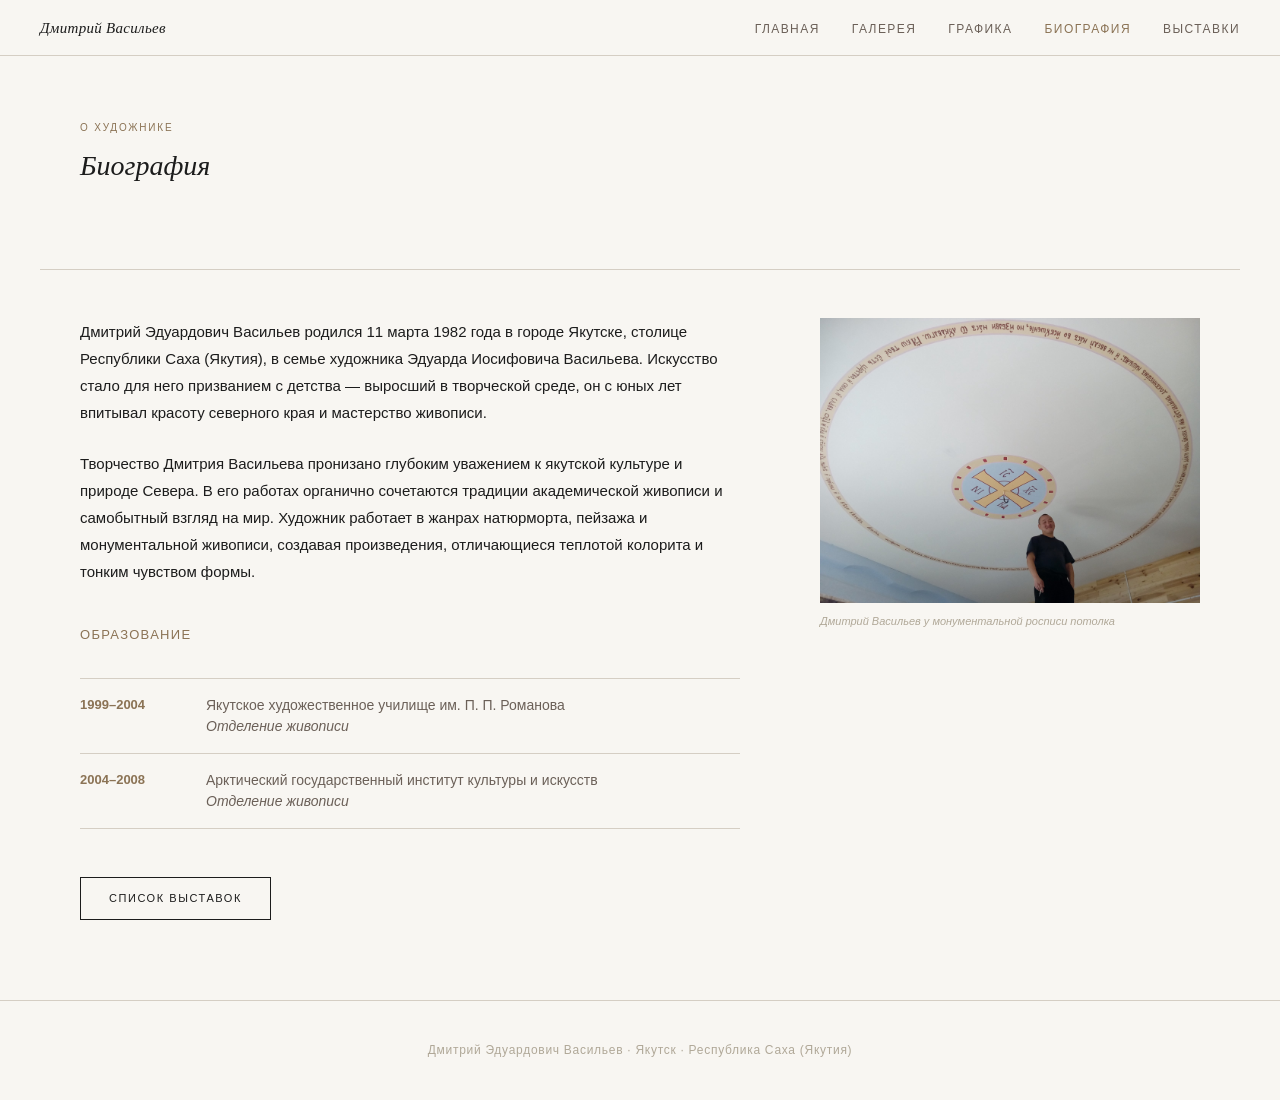
==== bio.html @ ff29279a "Add files via upload" ====
<!DOCTYPE html>
<html lang="ru">
<head>
  <meta charset="UTF-8">
  <meta name="viewport" content="width=device-width, initial-scale=1.0">
  <title>Биография — Дмитрий Васильев</title>
  <link rel="stylesheet" href="style.css">
</head>
<body>

<nav>
  <a href="index.html" class="nav-logo">Дмитрий Васильев</a>
  <ul class="nav-links">
    <li><a href="index.html">Главная</a></li>
    <li><a href="gallery.html">Галерея</a></li>
    <li><a href="drawings.html">Графика</a></li>
    <li><a href="bio.html" class="active">Биография</a></li>
    <li><a href="exhibitions.html">Выставки</a></li>
  </ul>
</nav>

<div class="page-header" style="margin-top:56px;">
  <p class="section-label">О художнике</p>
  <p class="section-title">Биография</p>
</div>

<div class="section" style="padding-top:48px;">
  <div class="bio-grid">

    <div class="bio-text">
      <p>
        Дмитрий Эдуардович Васильев родился 11 марта 1982 года в городе Якутске,
        столице Республики Саха (Якутия), в семье художника Эдуарда Иосифовича
        Васильева. Искусство стало для него призванием с детства — выросший в
        творческой среде, он с юных лет впитывал красоту северного края и
        мастерство живописи.
      </p>
      <p>
        Творчество Дмитрия Васильева пронизано глубоким уважением к якутской
        культуре и природе Севера. В его работах органично сочетаются традиции
        академической живописи и самобытный взгляд на мир. Художник работает
        в жанрах натюрморта, пейзажа и монументальной живописи, создавая
        произведения, отличающиеся теплотой колорита и тонким чувством формы.
      </p>

      <h3 style="font-size:13px;letter-spacing:.1em;text-transform:uppercase;color:var(--accent);margin:40px 0 0;font-family:var(--sans);font-weight:normal;">
        Образование
      </h3>

      <div class="edu-table">
        <div class="edu-row">
          <div class="edu-year">1999–2004</div>
          <div class="edu-desc">
            Якутское художественное училище им. П. П. Романова<br>
            <em>Отделение живописи</em>
          </div>
        </div>
        <div class="edu-row">
          <div class="edu-year">2004–2008</div>
          <div class="edu-desc">
            Арктический государственный институт культуры и искусств<br>
            <em>Отделение живописи</em>
          </div>
        </div>
      </div>

      <div style="margin-top:48px;">
        <a href="exhibitions.html" class="btn">Список выставок</a>
      </div>
    </div>

    <div class="bio-photo">
      <img src="images/artist_photo.jpg" alt="Дмитрий Васильев">
      <p class="bio-photo-caption">
        Дмитрий Васильев у монументальной росписи потолка
      </p>
    </div>

  </div>
</div>

<footer>
  <p>Дмитрий Эдуардович Васильев · Якутск · Республика Саха (Якутия)</p>
</footer>

</body>
</html>
---- style.css ----
/* ── Reset & Base ─────────────────────────────────────────────────────────── */
*, *::before, *::after { box-sizing: border-box; margin: 0; padding: 0; }

:root {
  --bg:      #F8F6F2;
  --ink:     #1C1C1C;
  --accent:  #8B7355;
  --mid:     #6B6058;
  --light:   #B0A898;
  --rule:    #D5CEC4;
  --white:   #FFFFFF;
  --font:    'Georgia', 'Times New Roman', serif;
  --sans:    'Arial', 'Helvetica Neue', sans-serif;
}

html { scroll-behavior: smooth; }

body {
  background: var(--bg);
  color: var(--ink);
  font-family: var(--sans);
  font-size: 16px;
  line-height: 1.6;
  -webkit-font-smoothing: antialiased;
}

/* ── Nav ──────────────────────────────────────────────────────────────────── */
nav {
  position: fixed;
  top: 0; left: 0; right: 0;
  z-index: 100;
  background: rgba(248,246,242,0.96);
  backdrop-filter: blur(8px);
  border-bottom: 1px solid var(--rule);
  padding: 0 40px;
  height: 56px;
  display: flex;
  align-items: center;
  justify-content: space-between;
}

.nav-logo {
  font-family: var(--font);
  font-size: 15px;
  font-style: italic;
  color: var(--ink);
  text-decoration: none;
  letter-spacing: 0.02em;
}

.nav-links {
  display: flex;
  gap: 32px;
  list-style: none;
}

.nav-links a {
  font-size: 12px;
  letter-spacing: 0.12em;
  text-transform: uppercase;
  color: var(--mid);
  text-decoration: none;
  transition: color 0.2s;
}
.nav-links a:hover,
.nav-links a.active { color: var(--accent); }

/* ── Hero (index) ─────────────────────────────────────────────────────────── */
.hero {
  margin-top: 56px;
  display: grid;
  grid-template-columns: 1fr 1fr;
  min-height: calc(100vh - 56px);
}

.hero-img {
  overflow: hidden;
}
.hero-img img {
  width: 100%;
  height: 100%;
  object-fit: cover;
  object-position: center top;
  display: block;
}

.hero-text {
  display: flex;
  flex-direction: column;
  justify-content: center;
  padding: 80px 64px;
}

.hero-text h1 {
  font-family: var(--font);
  font-size: clamp(36px, 4vw, 56px);
  font-weight: normal;
  font-style: italic;
  line-height: 1.1;
  color: var(--ink);
  margin-bottom: 20px;
}

.accent-rule {
  width: 60px;
  height: 2px;
  background: var(--accent);
  margin-bottom: 20px;
}

.hero-sub {
  font-size: 13px;
  letter-spacing: 0.1em;
  text-transform: uppercase;
  color: var(--accent);
  margin-bottom: 12px;
}

.hero-location {
  font-size: 14px;
  color: var(--mid);
  margin-bottom: 48px;
}

.btn {
  display: inline-block;
  font-size: 11px;
  letter-spacing: 0.14em;
  text-transform: uppercase;
  color: var(--ink);
  border: 1px solid var(--ink);
  padding: 12px 28px;
  text-decoration: none;
  transition: all 0.2s;
}
.btn:hover {
  background: var(--ink);
  color: var(--bg);
}

/* ── Section wrapper ──────────────────────────────────────────────────────── */
.section {
  max-width: 1200px;
  margin: 0 auto;
  padding: 80px 40px;
}

.section-label {
  font-size: 10px;
  letter-spacing: 0.18em;
  text-transform: uppercase;
  color: var(--accent);
  margin-bottom: 8px;
}

.section-title {
  font-family: var(--font);
  font-size: 28px;
  font-weight: normal;
  font-style: italic;
  color: var(--ink);
  margin-bottom: 32px;
}

/* ── Gallery grid ─────────────────────────────────────────────────────────── */
.gallery-grid {
  display: grid;
  grid-template-columns: repeat(auto-fill, minmax(340px, 1fr));
  gap: 40px 32px;
}

.artwork-card {
  cursor: pointer;
}

.artwork-img-wrap {
  overflow: hidden;
  background: #ede9e3;
  margin-bottom: 14px;
}

.artwork-img-wrap img {
  width: 100%;
  height: 400px;
  object-fit: contain;
  object-position: center;
  display: block;
  transition: transform 0.5s ease;
  background: #ede9e3;
}

.artwork-card:hover .artwork-img-wrap img {
  transform: scale(1.03);
}

.artwork-title {
  font-family: var(--font);
  font-size: 15px;
  font-style: italic;
  color: var(--ink);
  margin-bottom: 4px;
}

.artwork-meta {
  font-size: 12px;
  color: var(--mid);
  letter-spacing: 0.02em;
}

/* ── Lightbox ─────────────────────────────────────────────────────────────── */
.lightbox {
  display: none;
  position: fixed;
  inset: 0;
  background: rgba(20,18,16,0.94);
  z-index: 1000;
  align-items: center;
  justify-content: center;
  flex-direction: column;
  padding: 32px;
}
.lightbox.open { display: flex; }

.lightbox img {
  max-width: 90vw;
  max-height: 80vh;
  object-fit: contain;
  display: block;
  margin-bottom: 20px;
}

.lightbox-caption {
  text-align: center;
  color: rgba(255,255,255,0.85);
}
.lightbox-caption strong {
  display: block;
  font-family: var(--font);
  font-size: 16px;
  font-style: italic;
  margin-bottom: 4px;
}
.lightbox-caption span {
  font-size: 13px;
  color: rgba(255,255,255,0.5);
}

.lightbox-close {
  position: fixed;
  top: 24px; right: 32px;
  color: rgba(255,255,255,0.6);
  font-size: 32px;
  cursor: pointer;
  line-height: 1;
  transition: color 0.2s;
  background: none;
  border: none;
}
.lightbox-close:hover { color: white; }

.lightbox-nav {
  position: fixed;
  top: 50%;
  transform: translateY(-50%);
  color: rgba(255,255,255,0.5);
  font-size: 40px;
  cursor: pointer;
  background: none;
  border: none;
  transition: color 0.2s;
  padding: 20px;
  line-height: 1;
}
.lightbox-nav:hover { color: white; }
.lightbox-nav.prev { left: 16px; }
.lightbox-nav.next { right: 16px; }

/* ── Bio page ─────────────────────────────────────────────────────────────── */
.bio-grid {
  display: grid;
  grid-template-columns: 1fr 380px;
  gap: 80px;
  align-items: start;
}

.bio-text p {
  font-size: 15px;
  line-height: 1.8;
  color: var(--ink);
  margin-bottom: 24px;
}

.edu-table {
  margin: 32px 0;
  border-top: 1px solid var(--rule);
}

.edu-row {
  display: grid;
  grid-template-columns: 110px 1fr;
  gap: 16px;
  padding: 16px 0;
  border-bottom: 1px solid var(--rule);
  font-size: 14px;
}

.edu-year {
  font-weight: bold;
  color: var(--accent);
  font-size: 13px;
}

.edu-desc {
  color: var(--mid);
  line-height: 1.5;
}

.bio-photo img {
  width: 100%;
  display: block;
}

.bio-photo-caption {
  font-size: 11px;
  color: var(--light);
  margin-top: 10px;
  font-style: italic;
}

/* ── Exhibitions ──────────────────────────────────────────────────────────── */
.exh-list {
  border-top: 1px solid var(--rule);
}

.exh-item {
  display: grid;
  grid-template-columns: 80px 1fr;
  gap: 24px;
  padding: 24px 0;
  border-bottom: 1px solid var(--rule);
}

.exh-year {
  font-size: 20px;
  font-weight: bold;
  color: var(--accent);
  padding-top: 2px;
}

.exh-title {
  font-size: 15px;
  font-weight: bold;
  color: var(--ink);
  margin-bottom: 4px;
}

.exh-venue {
  font-size: 13px;
  color: var(--mid);
  font-style: italic;
}

/* ── Page header (inner pages) ────────────────────────────────────────────── */
.page-header {
  margin-top: 56px;
  padding: 64px 40px 48px;
  max-width: 1200px;
  margin-left: auto;
  margin-right: auto;
  border-bottom: 1px solid var(--rule);
}

/* ── Footer ───────────────────────────────────────────────────────────────── */
footer {
  border-top: 1px solid var(--rule);
  padding: 40px;
  text-align: center;
  font-size: 12px;
  color: var(--light);
  letter-spacing: 0.06em;
}

/* ── Responsive ───────────────────────────────────────────────────────────── */
@media (max-width: 768px) {
  nav { padding: 0 20px; }
  .nav-links { gap: 16px; }
  .nav-links a { font-size: 10px; }

  .hero { grid-template-columns: 1fr; min-height: auto; }
  .hero-img { height: 60vw; }
  .hero-text { padding: 48px 24px; }

  .section { padding: 48px 20px; }
  .gallery-grid { grid-template-columns: 1fr 1fr; gap: 24px 16px; }
  .artwork-img-wrap img { height: 260px; }

  .bio-grid { grid-template-columns: 1fr; gap: 40px; }
  .exh-item { grid-template-columns: 60px 1fr; gap: 16px; }

  .page-header { padding: 48px 20px 32px; margin-top: 56px; }
  footer { padding: 32px 20px; }

  .lightbox-nav { font-size: 28px; padding: 12px; }
}

@media (max-width: 480px) {
  .gallery-grid { grid-template-columns: 1fr; }
  .nav-links { display: none; }
}
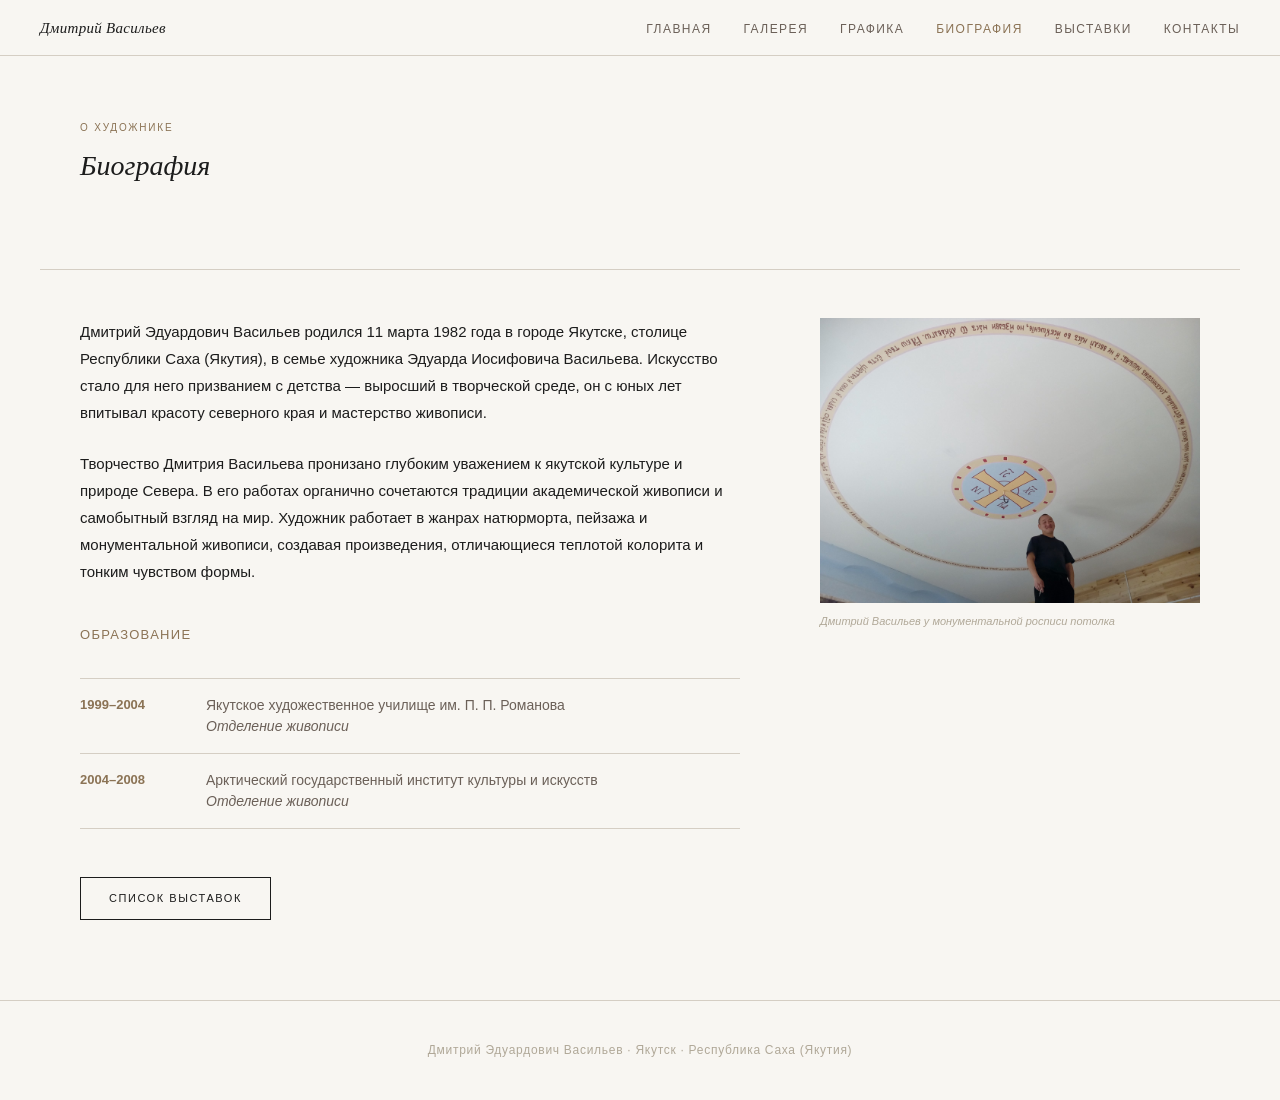
==== commit 91421a1b: "с контактами" ====
--- a/bio.html
+++ b/bio.html
@@ -16,8 +16,24 @@
     <li><a href="drawings.html">Графика</a></li>
     <li><a href="bio.html" class="active">Биография</a></li>
     <li><a href="exhibitions.html">Выставки</a></li>
+    <li><a href="contacts.html">Контакты</a></li>
   </ul>
+
+  <!-- Mobile burger -->
+  <button class="nav-burger" id="burger" aria-label="Меню">
+    <span></span><span></span><span></span>
+  </button>
 </nav>
+
+<!-- Mobile nav -->
+<div class="nav-mobile" id="mobile-nav">
+  <a href="index.html">Главная</a>
+  <a href="gallery.html">Галерея</a>
+  <a href="drawings.html">Графика</a>
+  <a href="bio.html" class="active">Биография</a>
+  <a href="exhibitions.html">Выставки</a>
+  <a href="contacts.html">Контакты</a>
+</div>
 
 <div class="page-header" style="margin-top:56px;">
   <p class="section-label">О художнике</p>
@@ -83,5 +99,24 @@
   <p>Дмитрий Эдуардович Васильев · Якутск · Республика Саха (Якутия)</p>
 </footer>
 
+
+<script>
+function toggleMenu() {
+  document.getElementById('mobile-nav').classList.toggle('open');
+}
+document.getElementById('burger').addEventListener('click', function(e) {
+  e.stopPropagation();
+  toggleMenu();
+});
+document.addEventListener('click', function(e) {
+  var nav = document.getElementById('mobile-nav');
+  if (nav && nav.classList.contains('open')) {
+    nav.classList.remove('open');
+  }
+});
+document.getElementById('mobile-nav').addEventListener('click', function(e) {
+  e.stopPropagation();
+});
+</script>
 </body>
 </html>
--- a/style.css
+++ b/style.css
@@ -380,6 +380,52 @@
   letter-spacing: 0.06em;
 }
 
+/* ── Burger menu button ───────────────────────────────────────────────────── */
+.nav-burger {
+  display: none;
+  flex-direction: column;
+  gap: 5px;
+  cursor: pointer;
+  background: none;
+  border: none;
+  padding: 4px;
+}
+.nav-burger span {
+  display: block;
+  width: 24px;
+  height: 2px;
+  background: var(--ink);
+  transition: all 0.3s;
+}
+
+/* Mobile nav dropdown */
+.nav-mobile {
+  display: none;
+  position: fixed;
+  top: 56px;
+  left: 0; right: 0;
+  background: rgba(248,246,242,0.98);
+  border-bottom: 1px solid var(--rule);
+  z-index: 99;
+  padding: 16px 20px 20px;
+  flex-direction: column;
+  gap: 0;
+}
+.nav-mobile.open { display: flex; }
+.nav-mobile a {
+  display: block;
+  padding: 14px 0;
+  font-size: 13px;
+  letter-spacing: 0.1em;
+  text-transform: uppercase;
+  color: var(--mid);
+  text-decoration: none;
+  border-bottom: 1px solid var(--rule);
+}
+.nav-mobile a:last-child { border-bottom: none; }
+.nav-mobile a.active,
+.nav-mobile a:hover { color: var(--accent); }
+
 /* ── Responsive ───────────────────────────────────────────────────────────── */
 @media (max-width: 768px) {
   nav { padding: 0 20px; }
@@ -387,8 +433,9 @@
   .nav-links a { font-size: 10px; }
 
   .hero { grid-template-columns: 1fr; min-height: auto; }
-  .hero-img { height: 60vw; }
-  .hero-text { padding: 48px 24px; }
+  .hero-img { height: 75vw; }
+  .hero-img img { object-position: center 20%; }
+  .hero-text { padding: 40px 24px; }
 
   .section { padding: 48px 20px; }
   .gallery-grid { grid-template-columns: 1fr 1fr; gap: 24px 16px; }
@@ -405,5 +452,7 @@
 
 @media (max-width: 480px) {
   .gallery-grid { grid-template-columns: 1fr; }
+  /* Hide desktop nav links, show burger */
   .nav-links { display: none; }
-}
+  .nav-burger { display: flex; }
+}
